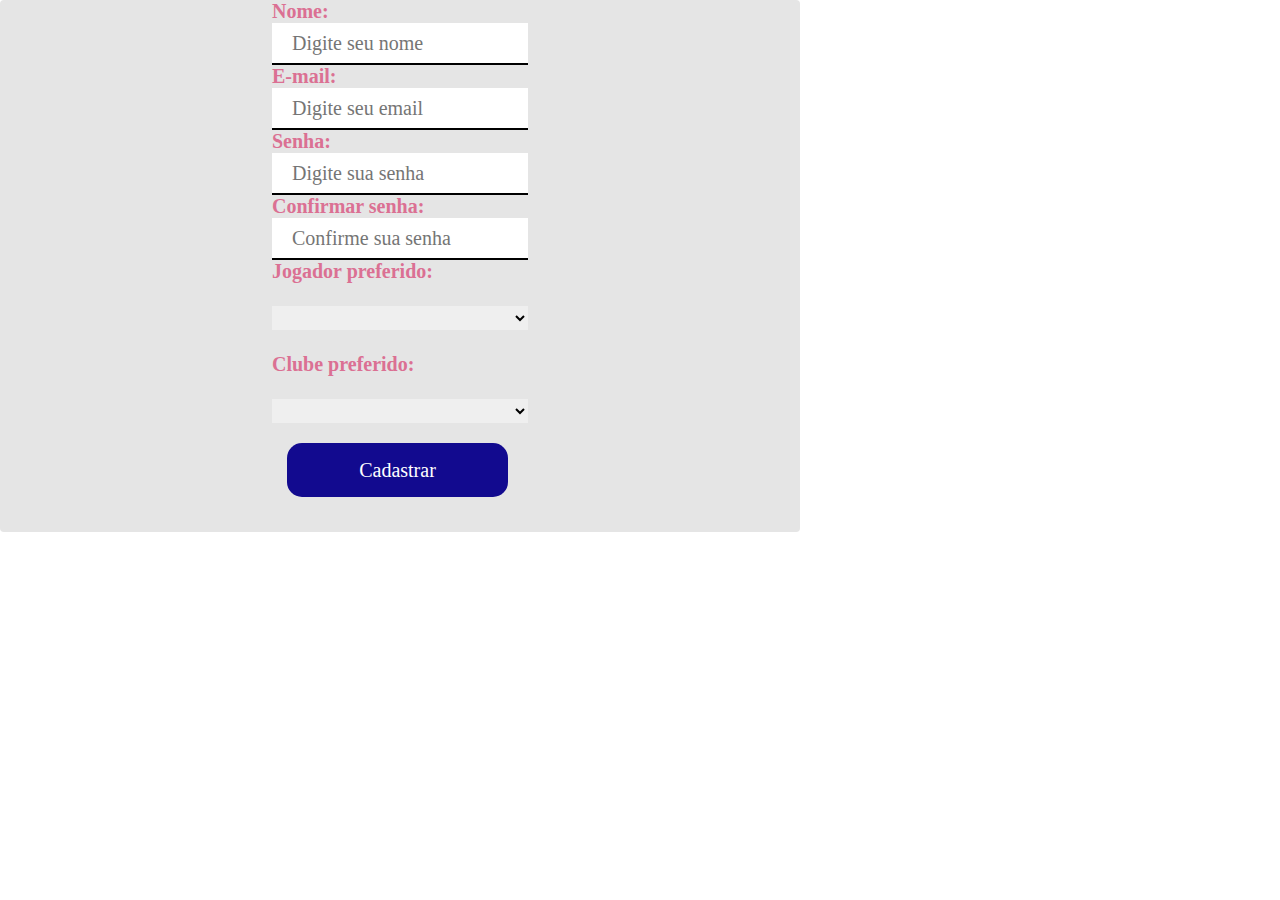
==== site/public/cadastro.html @ 94d88e55 "apis funcionando corretamente" ====
<!DOCTYPE html>
<html lang="pt-br">

<head>
    <meta charset="UTF-8">
    <meta http-equiv="X-UA-Compatible" content="IE=edge">
    <meta name="viewport" content="width=device-width, initial-scale=1.0">

    <title>Cadastro</title>


    <script src="./js/funcoes.js"></script>


    <link rel="icon" href="./assets/imgs/favicon-32x32.png">
    <link rel="stylesheet" href="./css/cadastro.css">
    <link rel="preconnect" href="https://fonts.gstatic.com">
    <link
        href="https://fonts.googleapis.com/css2?family=Exo+2:ital,wght@0,100;0,200;0,300;0,400;0,500;0,600;0,700;0,800;0,900;1,100;1,200;1,300;1,400;1,500;1,600;1,700;1,800;1,900&display=swap"
        rel="stylesheet">
</head>

<body>

    <div class="banner ">
        <div class="alerta_erro">
            <div class="card_erro" id="cardErro">
                <span id="mensagem_erro"></span>
            </div>
        </div>
        <div class="container tamanho-conteudo">
            <div class="card medio">
                <div class="formulario">

                    <form>
                    <label class="tipo_campo">Nome:</label>
                    <input id="nome_input" type="text" placeholder="Digite seu nome">

                    <label class="tipo_campo">E-mail:</label>
                    <input id="email_input" type="text" placeholder="Digite seu email">

                    <label class="tipo_campo">Senha:</label>
                    <input id="senha_input" type="password" placeholder="Digite sua senha">

                    <label class="tipo_campo">Confirmar senha:</label>
                    <input id="confirmacao_senha_input" type="password" placeholder="Confirme sua senha">
                    
                    <label class="tipo_campo">Jogador preferido:</label> <br>
                    <select id="select_jogador">
                        <option value=""></option>
                        <option value="j1">Neymar JR</option>
                        <option value="j2">Kylian Mbappe</option>
                        <option value="j3">Messi</option>
                        <option value="j4">Cristiano Ronaldo</option>
                        <option value="j5">Vini JR</option>
                        <option value="j6">Karim Benzema</option>
                        <option value="j7">Robert Lewandowski</option>
                        <option value="j8">Mohamed Salah</option>
                        <option value="j9">Sadio Mané</option>
                        <option value="j10">Erling Haaland</option>
                    </select> <br>

                    <label class="tipo_campo">Clube preferido:</label> <br>
                    <select id="">
                        <option value=""></option>
                        <option value="c1">Real Madrid</option>
                        <option value="c2">Manchester City</option>
                        <option value="c3">Manchester United</option>
                        <option value="c4">Chelsea</option>
                        <option value="c5">Bayern de Munique</option>
                        <option value="c6">Liverpool</option>
                        <option value="c7">Barcelona</option>
                        <option value="c8">Paris Saint-Germain</option>
                        <option value="c9">Atlético de Madrid</option>
                        <option value="c10">Juventus</option>
                    </select>

                    </form>
                    <button type="button" class="btn" onclick="cadastrar()">Cadastrar</button>

                </div>
                <div id="div_aguardar" class="loading-div">
                    <img src="./assets/circle-loading.gif" id="loading-gif">
                </div>

                <div id="div_erros_login">

                </div>
            </div>
        </div>
    </div>

</body>

</html>

<script>
    function cadastrar() {
        aguardar();

        //Recupere o valor da nova input pelo nome do id
        // Agora vá para o método fetch logo abaixo
        var nomeVar = nome_input.value;
        var emailVar = email_input.value;
        var senhaVar = senha_input.value;
        var confirmacaoSenhaVar = confirmacao_senha_input.value;

        if (nomeVar == "" || emailVar == "" || senhaVar == "" || confirmacaoSenhaVar == "") {
            cardErro.style.display = "block"
            mensagem_erro.innerHTML = "(Mensagem de erro para todos os campos em branco)";

            finalizarAguardar();
            return false;
        }
        else {
            setInterval(sumirMensagem, 5000)
        }

        // Enviando o valor da nova input
        fetch("/usuarios/cadastrar", {
            method: "POST",
            headers: {
                "Content-Type": "application/json"
            },
            body: JSON.stringify({
                // crie um atributo que recebe o valor recuperado aqui
                // Agora vá para o arquivo routes/usuario.js
                nomeServer: nomeVar,
                emailServer: emailVar,
                senhaServer: senhaVar
            })
        }).then(function (resposta) {

            console.log("resposta: ", resposta);

            if (resposta.ok) {
                cardErro.style.display = "block";

                mensagem_erro.innerHTML = "Cadastro realizado com sucesso! Redirecionando para tela de Login...";

                setTimeout(() => {
                    window.location = "login.html";
                }, "2000")
                
                limparFormulario();
                finalizarAguardar();
            } else {
                throw ("Houve um erro ao tentar realizar o cadastro!");
            }
        }).catch(function (resposta) {
            console.log(`#ERRO: ${resposta}`);
            finalizarAguardar();
        });

        return false;
    }

    function sumirMensagem() {
        cardErro.style.display = "none"
    }

</script>
---- site/public/css/cadastro.css ----
* {
  margin: 0;
  padding: 0;
  box-sizing: border-box;
  border: none;
  font-family: barlow;
  font-size: 20px;
}

.banner .container .card {
  background-color: #e5e5e5;
  height: fit-content;
  width: 800px;
  display: flex;
  flex-direction: column;
  color: palevioletred;
  align-items: center;
  border-radius: 4px;
}

.card {
  display: flex;
  justify-content: space-around;
}

.card h2 {
  font-size: 30px;
}

.card h4 {
  font-size: 16px;
}

.banner #div_erros_login {
  margin-top: 15px;
}

.alerta_erro{
  display: flex;
  justify-content: flex-end;
}

.card_erro {
  display: none;
  background-color: #fff;
  color: black;
  width: 230px;
  position: fixed;
  border-radius: 4px;
  border: #e6005a 3px solid;
  padding: 10px;
  margin-right: 10%;
}

.card_erro #mensagem_erro{
  font-weight: 500;
  font-size: 20px;
}

.formulario .tipo_campo {
  font-size: 20px;
  font-weight: 600 !important;
}

.formulario {
  display: flex;
  flex-direction: column;
}

.formulario form{
  display: flex;
  flex-direction: column;
  justify-content: center;
}

.btn{
  height: 6vh;
  border: none;
  border-radius: 15px;
  margin: 20px;
  margin-left: 15px;
  cursor: pointer;
  background-color: #120a8f;
  color: white;
  text-align: center;
}


input {
  height: 20px;
    width: 20vw;
    padding: 20px;
    border-bottom: 2px solid black;
}

input:focus {
  outline: none;
  border-bottom: 2px solid #120a8f;
}

.loading-div {
  width: 50px;
  margin: auto;
  display: none;
}

.loading-div img {
  height: 50px;
  width: 50px;
}
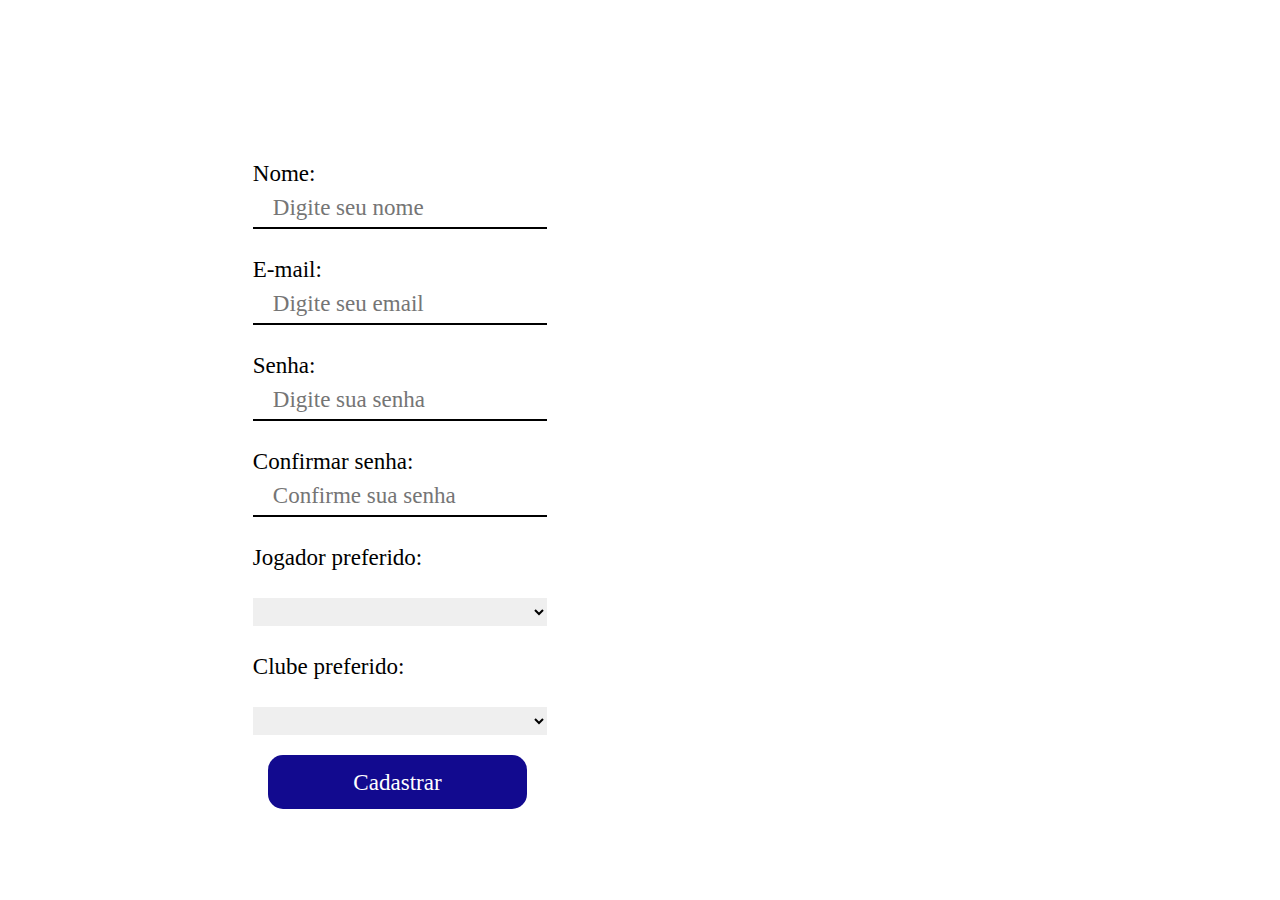
==== commit e347917b: "quase tudo finalizado" ====
--- a/site/public/cadastro.html
+++ b/site/public/cadastro.html
@@ -33,20 +33,20 @@
                 <div class="formulario">
 
                     <form>
-                    <label class="tipo_campo">Nome:</label>
-                    <input id="nome_input" type="text" placeholder="Digite seu nome">
+                    <label>Nome:</label>
+                    <input id="nome_input" type="text" placeholder="Digite seu nome" required> <br>
 
-                    <label class="tipo_campo">E-mail:</label>
-                    <input id="email_input" type="text" placeholder="Digite seu email">
+                    <label>E-mail:</label>
+                    <input id="email_input" type="text" placeholder="Digite seu email" required> <br>
 
-                    <label class="tipo_campo">Senha:</label>
-                    <input id="senha_input" type="password" placeholder="Digite sua senha">
+                    <label>Senha:</label>
+                    <input id="senha_input" type="password" placeholder="Digite sua senha" required> <br>
 
-                    <label class="tipo_campo">Confirmar senha:</label>
-                    <input id="confirmacao_senha_input" type="password" placeholder="Confirme sua senha">
+                    <label>Confirmar senha:</label>
+                    <input id="confirmacao_senha_input" type="password" placeholder="Confirme sua senha" required> <br>
                     
-                    <label class="tipo_campo">Jogador preferido:</label> <br>
-                    <select id="select_jogador">
+                    <label>Jogador preferido:</label> <br>
+                    <select id="select_jogador" required>
                         <option value=""></option>
                         <option value="j1">Neymar JR</option>
                         <option value="j2">Kylian Mbappe</option>
@@ -60,8 +60,8 @@
                         <option value="j10">Erling Haaland</option>
                     </select> <br>
 
-                    <label class="tipo_campo">Clube preferido:</label> <br>
-                    <select id="">
+                    <label>Clube preferido:</label> <br>
+                    <select id="select_clube" required>
                         <option value=""></option>
                         <option value="c1">Real Madrid</option>
                         <option value="c2">Manchester City</option>
@@ -80,7 +80,7 @@
 
                 </div>
                 <div id="div_aguardar" class="loading-div">
-                    <img src="./assets/circle-loading.gif" id="loading-gif">
+                    <img src="./assets/gif.gif" id="loading-gif">
                 </div>
 
                 <div id="div_erros_login">
@@ -104,8 +104,12 @@
         var emailVar = email_input.value;
         var senhaVar = senha_input.value;
         var confirmacaoSenhaVar = confirmacao_senha_input.value;
+        var jogadoresVar = select_jogador.value;
+        var clubesVar = select_clubes;
 
-        if (nomeVar == "" || emailVar == "" || senhaVar == "" || confirmacaoSenhaVar == "") {
+        if (nomeVar == "" || emailVar == "" || senhaVar == "" || confirmacaoSenhaVar == "" 
+        || jogadoresVar == "" || clubesVar == "") {
+
             cardErro.style.display = "block"
             mensagem_erro.innerHTML = "(Mensagem de erro para todos os campos em branco)";
 
@@ -127,7 +131,9 @@
                 // Agora vá para o arquivo routes/usuario.js
                 nomeServer: nomeVar,
                 emailServer: emailVar,
-                senhaServer: senhaVar
+                senhaServer: senhaVar,
+                jogadoresServer: jogadoresVar,
+                clubesServer: clubesVar
             })
         }).then(function (resposta) {
 
--- a/site/public/css/cadastro.css
+++ b/site/public/css/cadastro.css
@@ -4,16 +4,14 @@
   box-sizing: border-box;
   border: none;
   font-family: barlow;
-  font-size: 20px;
+  font-size: 1.2rem;
 }
 
 .banner .container .card {
-  background-color: #e5e5e5;
   height: fit-content;
   width: 800px;
   display: flex;
   flex-direction: column;
-  color: palevioletred;
   align-items: center;
   border-radius: 4px;
 }
@@ -57,20 +55,28 @@
   font-size: 20px;
 }
 
-.formulario .tipo_campo {
-  font-size: 20px;
-  font-weight: 600 !important;
-}
-
 .formulario {
   display: flex;
   flex-direction: column;
+  margin-top: 20%;
 }
 
 .formulario form{
   display: flex;
   flex-direction: column;
   justify-content: center;
+}
+
+.formulario input{
+  height: 20px;
+  width: 23vw;
+  padding: 20px;
+  border-bottom: 2px solid black;
+}
+
+input:focus {
+  outline: none;
+  border-bottom: 2px solid #120a8f;
 }
 
 .btn{
@@ -85,19 +91,6 @@
   text-align: center;
 }
 
-
-input {
-  height: 20px;
-    width: 20vw;
-    padding: 20px;
-    border-bottom: 2px solid black;
-}
-
-input:focus {
-  outline: none;
-  border-bottom: 2px solid #120a8f;
-}
-
 .loading-div {
   width: 50px;
   margin: auto;
@@ -108,3 +101,9 @@
   height: 50px;
   width: 50px;
 }
+
+select {
+  display: flex;
+  align-items: center;
+  text-align: center;
+}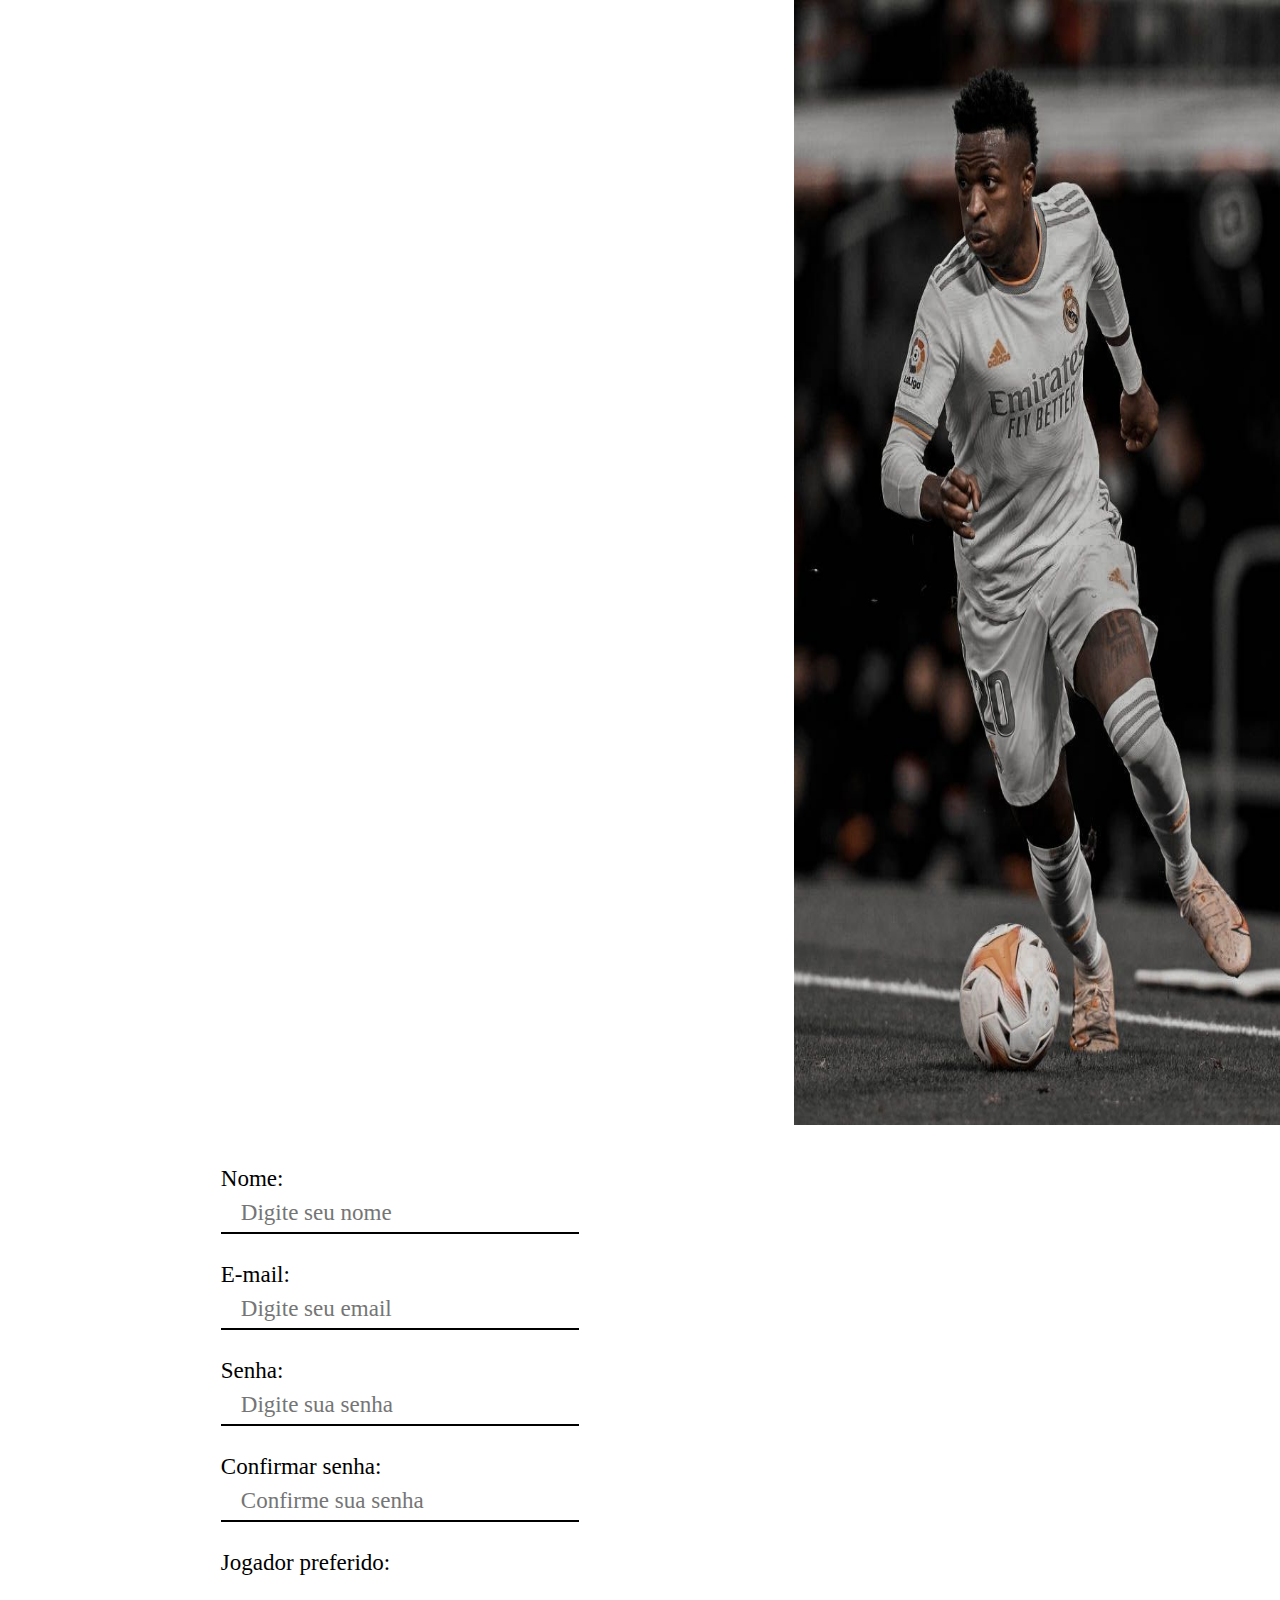
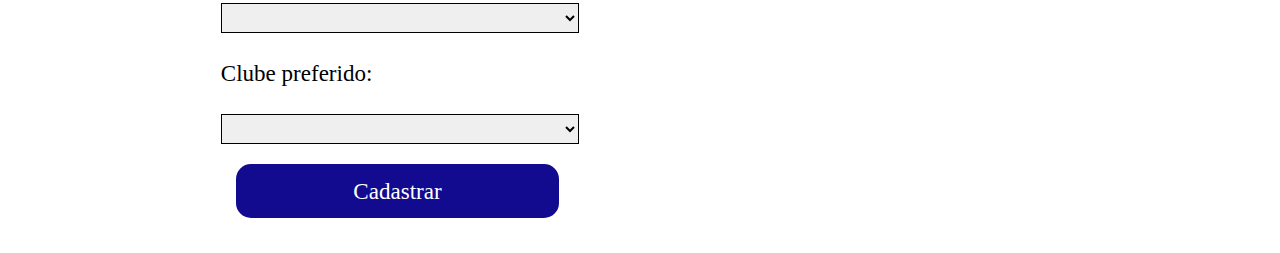
==== commit 0b03b870: "Cadastro finalizado" ====
--- a/site/public/cadastro.html
+++ b/site/public/cadastro.html
@@ -28,6 +28,11 @@
                 <span id="mensagem_erro"></span>
             </div>
         </div>
+
+        <div class="img_cadastro">
+            <img src="assets/imgs/REAL MADRID.jpg">
+        </div>
+
         <div class="container tamanho-conteudo">
             <div class="card medio">
                 <div class="formulario">
@@ -48,34 +53,34 @@
                     <label>Jogador preferido:</label> <br>
                     <select id="select_jogador" required>
                         <option value=""></option>
-                        <option value="j1">Neymar JR</option>
-                        <option value="j2">Kylian Mbappe</option>
-                        <option value="j3">Messi</option>
-                        <option value="j4">Cristiano Ronaldo</option>
-                        <option value="j5">Vini JR</option>
-                        <option value="j6">Karim Benzema</option>
-                        <option value="j7">Robert Lewandowski</option>
-                        <option value="j8">Mohamed Salah</option>
-                        <option value="j9">Sadio Mané</option>
-                        <option value="j10">Erling Haaland</option>
+                        <option value="1">Neymar JR</option>
+                        <option value="2">Kylian Mbappe</option>
+                        <option value="3">Lionel Messi</option>
+                        <option value="4">Cristiano Ronaldo</option>
+                        <option value="5">Vini JR</option>
+                        <option value="6">Karim Benzema</option>
+                        <option value="7">Robert Lewandowski</option>
+                        <option value="8">Mohamed Salah</option>
+                        <option value="9">Sadio Mané</option>
+                        <option value="10">Erling Haaland</option>
                     </select> <br>
 
                     <label>Clube preferido:</label> <br>
                     <select id="select_clube" required>
                         <option value=""></option>
-                        <option value="c1">Real Madrid</option>
-                        <option value="c2">Manchester City</option>
-                        <option value="c3">Manchester United</option>
-                        <option value="c4">Chelsea</option>
-                        <option value="c5">Bayern de Munique</option>
-                        <option value="c6">Liverpool</option>
-                        <option value="c7">Barcelona</option>
-                        <option value="c8">Paris Saint-Germain</option>
-                        <option value="c9">Atlético de Madrid</option>
-                        <option value="c10">Juventus</option>
+                        <option value="1">Real Madrid</option>
+                        <option value="2">Manchester City</option>
+                        <option value="3">Manchester United</option>
+                        <option value="4">Chelsea</option>
+                        <option value="5">Bayern de Munique</option>
+                        <option value="6">Liverpool</option>
+                        <option value="7">Barcelona</option>
+                        <option value="8">Paris Saint-Germain</option>
+                        <option value="9">Atlético de Madrid</option>
+                        <option value="10">Juventus</option>
                     </select>
+                    </form>
 
-                    </form>
                     <button type="button" class="btn" onclick="cadastrar()">Cadastrar</button>
 
                 </div>
@@ -104,8 +109,8 @@
         var emailVar = email_input.value;
         var senhaVar = senha_input.value;
         var confirmacaoSenhaVar = confirmacao_senha_input.value;
-        var jogadoresVar = select_jogador.value;
-        var clubesVar = select_clubes;
+        var jogadoresVar = Number(select_jogador.value);
+        var clubesVar = Number(select_clube.value);
 
         if (nomeVar == "" || emailVar == "" || senhaVar == "" || confirmacaoSenhaVar == "" 
         || jogadoresVar == "" || clubesVar == "") {
--- a/site/public/css/cadastro.css
+++ b/site/public/css/cadastro.css
@@ -58,7 +58,7 @@
 .formulario {
   display: flex;
   flex-direction: column;
-  margin-top: 20%;
+  margin-top: 5%;
 }
 
 .formulario form{
@@ -69,7 +69,7 @@
 
 .formulario input{
   height: 20px;
-  width: 23vw;
+  width: 28vw;
   padding: 20px;
   border-bottom: 2px solid black;
 }
@@ -106,4 +106,11 @@
   display: flex;
   align-items: center;
   text-align: center;
+  border: 1px solid black;
+}
+
+img {
+  height: 125vh;
+  width: 38vw;
+  float: right;
 }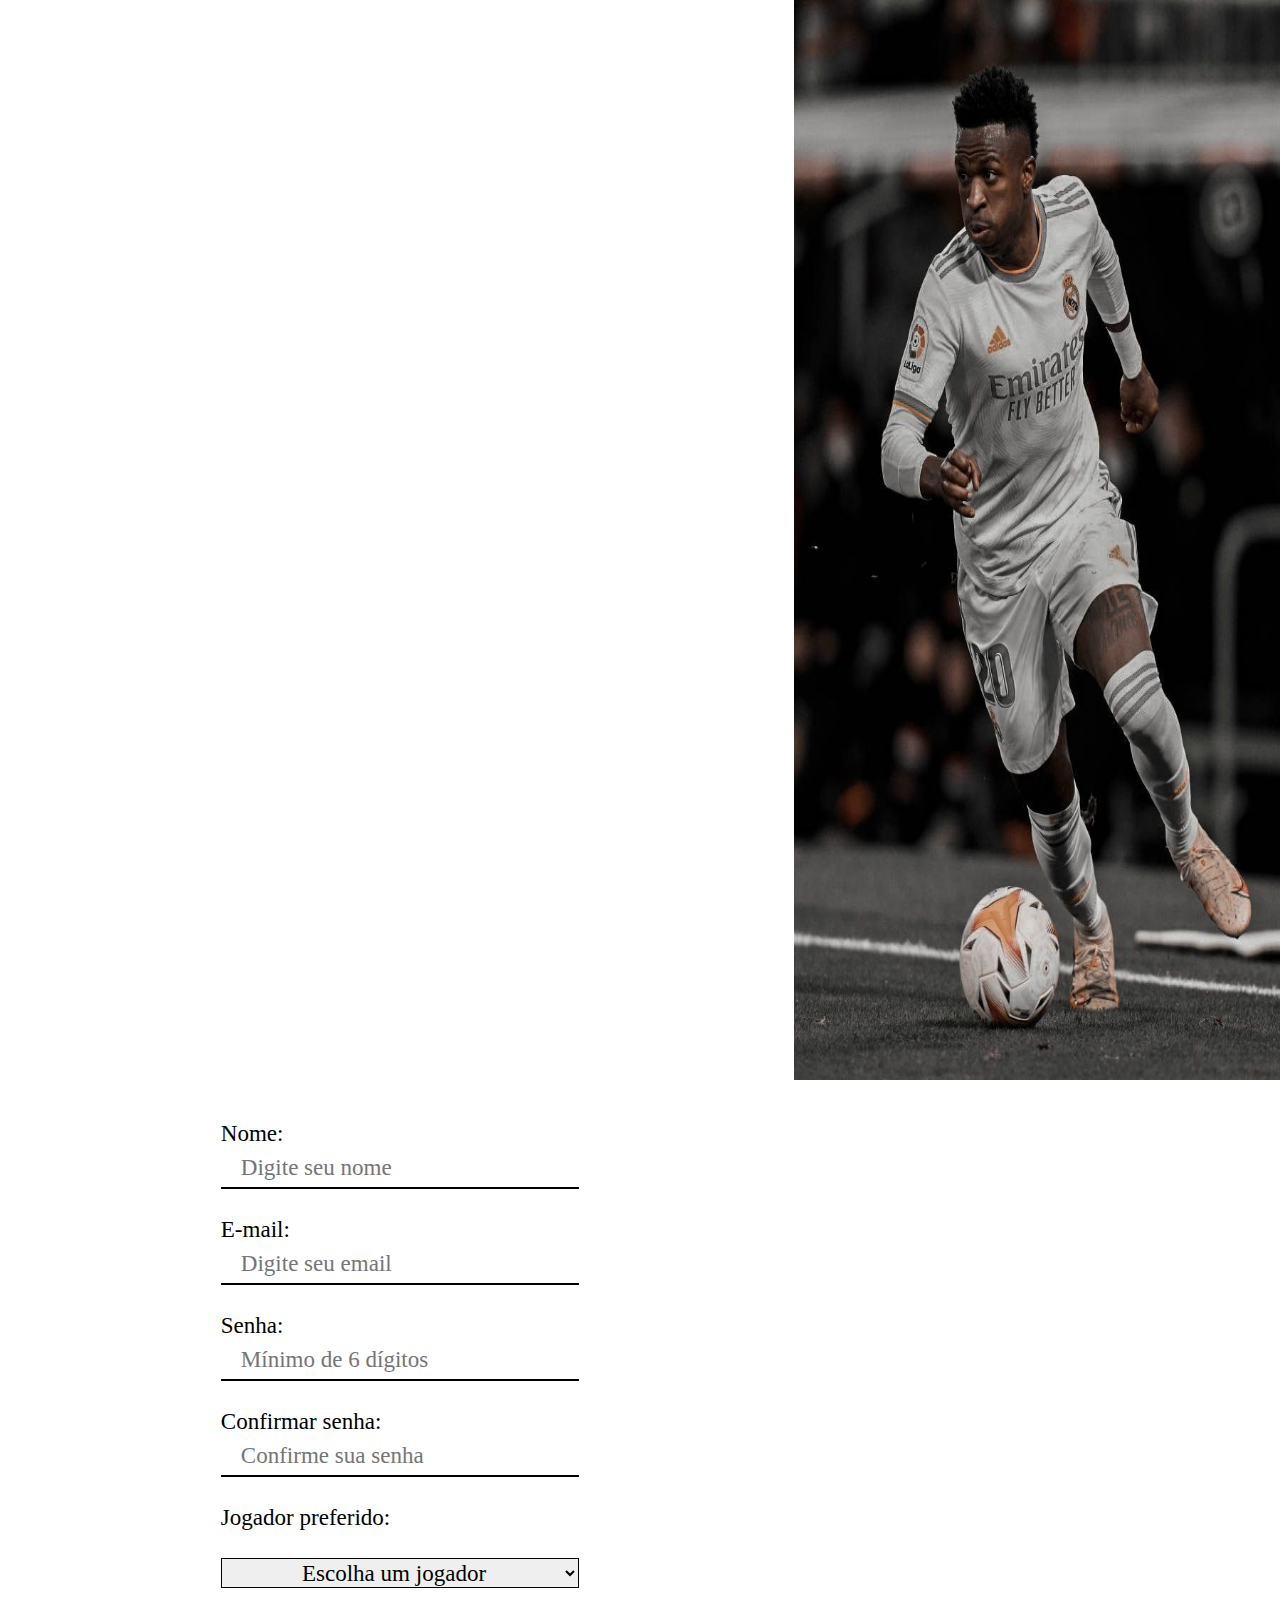
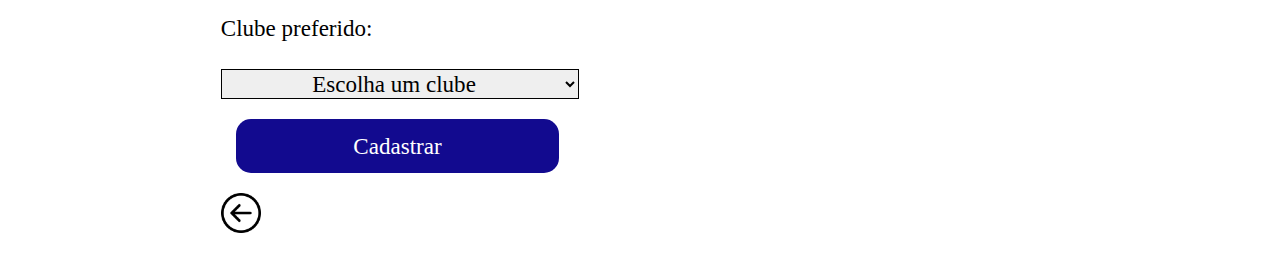
==== commit 101a9137: "projeto finalizado" ====
--- a/site/public/cadastro.html
+++ b/site/public/cadastro.html
@@ -22,12 +22,7 @@
 
 <body>
 
-    <div class="banner ">
-        <div class="alerta_erro">
-            <div class="card_erro" id="cardErro">
-                <span id="mensagem_erro"></span>
-            </div>
-        </div>
+    <div class="banner">
 
         <div class="img_cadastro">
             <img src="assets/imgs/REAL MADRID.jpg">
@@ -45,14 +40,14 @@
                     <input id="email_input" type="text" placeholder="Digite seu email" required> <br>
 
                     <label>Senha:</label>
-                    <input id="senha_input" type="password" placeholder="Digite sua senha" required> <br>
+                    <input id="senha_input" type="password" placeholder="Mínimo de 6 dígitos" required> <br>
 
                     <label>Confirmar senha:</label>
                     <input id="confirmacao_senha_input" type="password" placeholder="Confirme sua senha" required> <br>
                     
                     <label>Jogador preferido:</label> <br>
                     <select id="select_jogador" required>
-                        <option value=""></option>
+                        <option value="0">Escolha um jogador</option>
                         <option value="1">Neymar JR</option>
                         <option value="2">Kylian Mbappe</option>
                         <option value="3">Lionel Messi</option>
@@ -67,7 +62,7 @@
 
                     <label>Clube preferido:</label> <br>
                     <select id="select_clube" required>
-                        <option value=""></option>
+                        <option value="0">Escolha um clube</option>
                         <option value="1">Real Madrid</option>
                         <option value="2">Manchester City</option>
                         <option value="3">Manchester United</option>
@@ -83,14 +78,19 @@
 
                     <button type="button" class="btn" onclick="cadastrar()">Cadastrar</button>
 
+                    <a href="login.html"><img src="assets/imgs/voltar.png" style="height: 40px; width: 40px; float: left;"></a>
+
+                </div>
+
+                <div class="alerta_erro">
+                    <div class="card_erro" id="cardErro">
+                        <div id="mensagem_erro"></div>
+                    </div>
                 </div>
                 <div id="div_aguardar" class="loading-div">
                     <img src="./assets/gif.gif" id="loading-gif">
                 </div>
 
-                <div id="div_erros_login">
-
-                </div>
             </div>
         </div>
     </div>
@@ -103,8 +103,6 @@
     function cadastrar() {
         aguardar();
 
-        //Recupere o valor da nova input pelo nome do id
-        // Agora vá para o método fetch logo abaixo
         var nomeVar = nome_input.value;
         var emailVar = email_input.value;
         var senhaVar = senha_input.value;
@@ -112,28 +110,54 @@
         var jogadoresVar = Number(select_jogador.value);
         var clubesVar = Number(select_clube.value);
 
-        if (nomeVar == "" || emailVar == "" || senhaVar == "" || confirmacaoSenhaVar == "" 
-        || jogadoresVar == "" || clubesVar == "") {
+        if (nomeVar == "" || emailVar == "" || senhaVar == "" || confirmacaoSenhaVar == "" || jogadoresVar == "" || clubesVar == "") {
+            cardErro.style.display = "block"
+            mensagem_erro.innerHTML = "Preencha todos os campos ";
+            setInterval(sumirMensagem, 4000)
+            return false;
 
+        } else if (nomeVar.length < 2){
             cardErro.style.display = "block"
-            mensagem_erro.innerHTML = "(Mensagem de erro para todos os campos em branco)";
-
-            finalizarAguardar();
+            mensagem_erro.innerHTML = "Nome inválido! ";
+            setInterval(sumirMensagem, 4000)
             return false;
         }
-        else {
-            setInterval(sumirMensagem, 5000)
+        
+        else if (emailVar.indexOf("@") < 2|| emailVar.indexOf(".com") < 3 || emailVar.length < 12) {
+            cardErro.style.display = "block"
+            mensagem_erro.innerHTML = "Ops, e-mail inválido! Verifique e tente novamente.";
+            setInterval(sumirMensagem, 4000)
+            return false;
         }
 
-        // Enviando o valor da nova input
+        else if (senhaVar.length < 6) {
+        cardErro.style.display = "block"
+        mensagem_erro.innerHTML = "Digite uma senha com mais de 6 dígitos";
+        setInterval(sumirMensagem, 4000)
+        return false;
+        }
+
+        else if (senhaVar != confirmacaoSenhaVar) {
+            cardErro.style.display = "block"
+            mensagem_erro.innerHTML = "As senhas inseridas devem ser iguais! ";
+            setInterval(sumirMensagem, 4000)
+            return false;
+        }
+        
+        else if (jogadoresVar == 0 || clubesVar == 0){
+            cardErro.style.display = "block"
+            mensagem_erro.innerHTML = "Selecione um valor válido! ";
+            setInterval(sumirMensagem, 4000)
+            return false;
+        }
+
         fetch("/usuarios/cadastrar", {
             method: "POST",
             headers: {
                 "Content-Type": "application/json"
             },
             body: JSON.stringify({
-                // crie um atributo que recebe o valor recuperado aqui
-                // Agora vá para o arquivo routes/usuario.js
+
                 nomeServer: nomeVar,
                 emailServer: emailVar,
                 senhaServer: senhaVar,
@@ -145,9 +169,7 @@
             console.log("resposta: ", resposta);
 
             if (resposta.ok) {
-                cardErro.style.display = "block";
-
-                mensagem_erro.innerHTML = "Cadastro realizado com sucesso! Redirecionando para tela de Login...";
+                div_aguardar.style.display = "block";
 
                 setTimeout(() => {
                     window.location = "login.html";
@@ -164,10 +186,10 @@
         });
 
         return false;
-    }
+    
 
     function sumirMensagem() {
         cardErro.style.display = "none"
     }
-
+    }
 </script>--- a/site/public/css/cadastro.css
+++ b/site/public/css/cadastro.css
@@ -36,23 +36,20 @@
 .alerta_erro{
   display: flex;
   justify-content: flex-end;
+  margin-top: 20px;
 }
 
 .card_erro {
   display: none;
-  background-color: #fff;
-  color: black;
+  color: red;
   width: 230px;
   position: fixed;
-  border-radius: 4px;
-  border: #e6005a 3px solid;
   padding: 10px;
-  margin-right: 10%;
 }
 
 .card_erro #mensagem_erro{
   font-weight: 500;
-  font-size: 20px;
+  font-size: 1.2rem;
 }
 
 .formulario {
@@ -100,7 +97,10 @@
 .loading-div img {
   height: 50px;
   width: 50px;
+  display: none;
 }
+
+
 
 select {
   display: flex;
@@ -110,7 +110,7 @@
 }
 
 img {
-  height: 125vh;
+  height: 120vh;
   width: 38vw;
   float: right;
 }